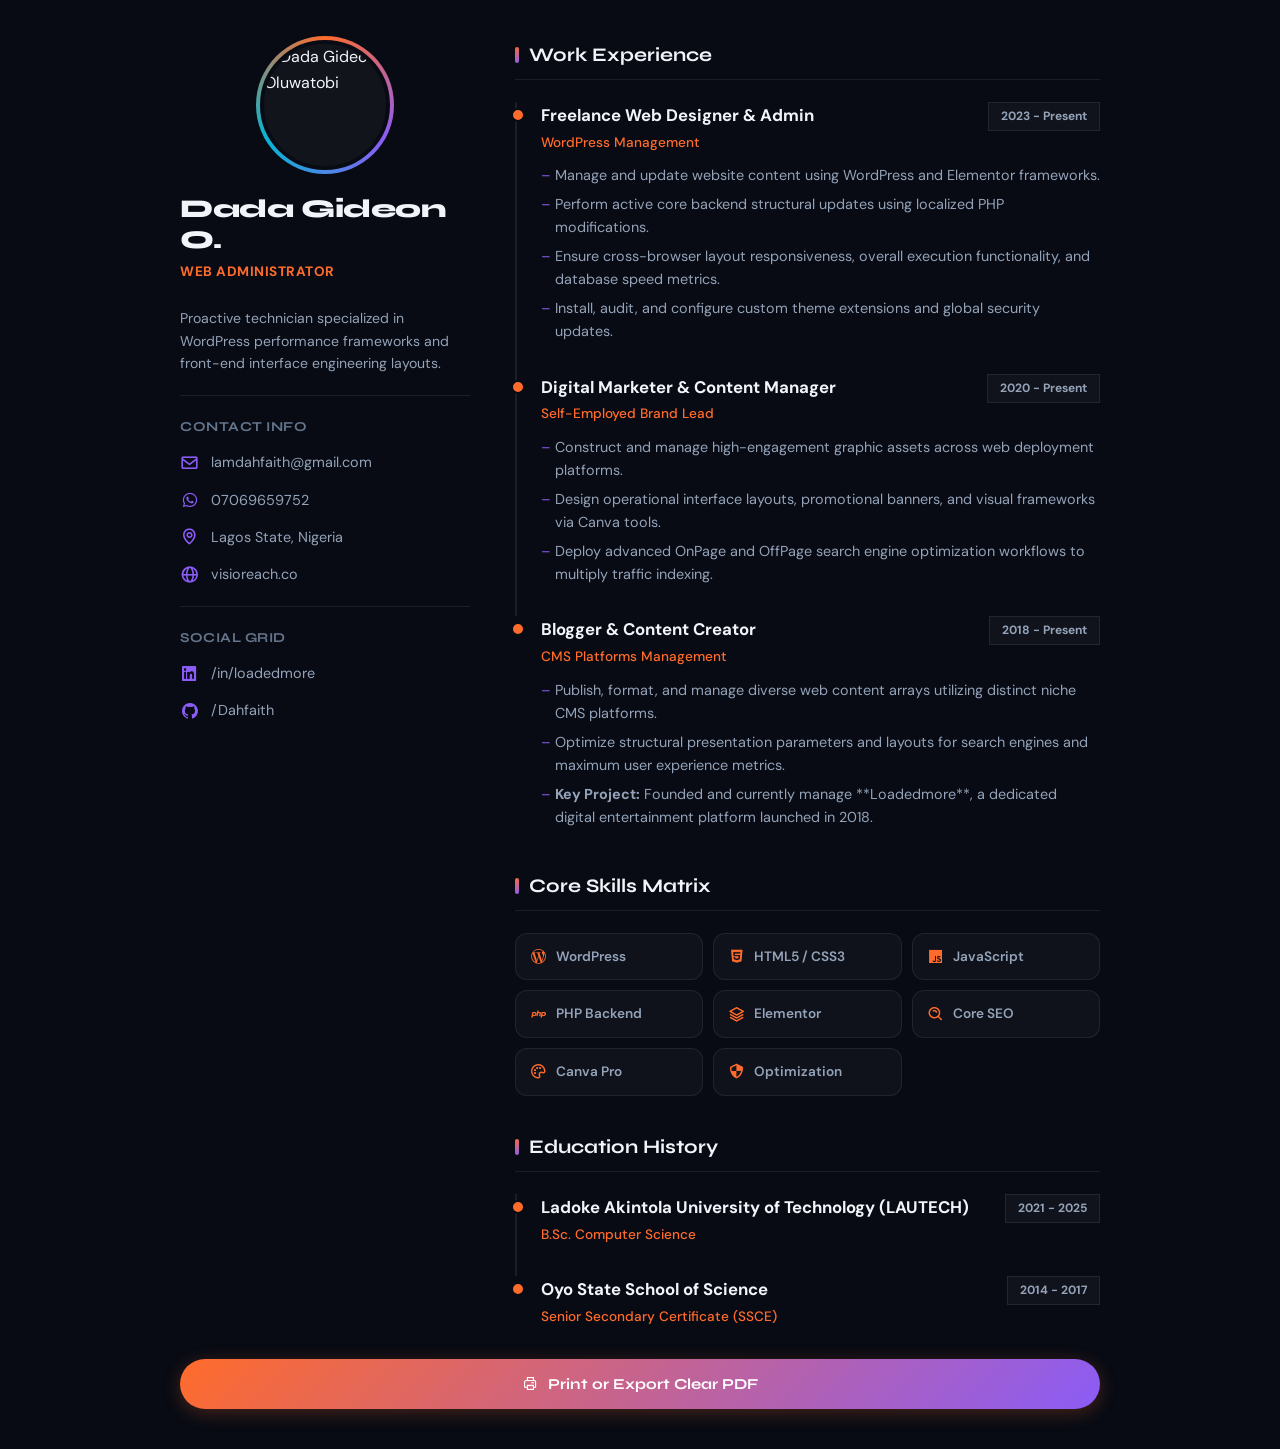
==== resume.html @ 001a60ea "Add files via upload Add premium styled resume" ====
<!DOCTYPE html>
<html lang="en">
<head>
  <meta charset="UTF-8" />
  <meta name="viewport" content="width=device-width, initial-scale=1.0" />
  <title>Dada Gideon Oluwatobi | Professional Resume</title>

  <link rel="preconnect" href="https://fonts.googleapis.com" />
  <link rel="preconnect" href="https://fonts.gstatic.com" crossorigin />
  <link href="https://fonts.googleapis.com/css2?family=Syne:wght@700;800&family=DM+Sans:wght@400;500;700&display=swap" rel="stylesheet" />
  <link href="https://unpkg.com/boxicons@2.1.4/css/boxicons.min.css" rel="stylesheet" />

  <style>
    /* ── System Variables & Brand Token Mapping ── */
    :root {
      --orange: #FF6B2B;
      --purple: #8B5CF6;
      --cyan: #06B6D4;
      --bg-dark: #080B14;
      --bg-card: rgba(255, 255, 255, 0.03);
      --border: rgba(255, 255, 255, 0.08);
      --text-primary: #F1F5F9;
      --text-secondary: #94A3B8;
      --text-muted: #64748B;
      --grad: linear-gradient(135deg, var(--orange), var(--purple));
      --r-md: 12px;
      --r-lg: 20px;
    }

    * { 
      margin: 0; 
      padding: 0; 
      box-sizing: border-box; 
      list-style: none; 
      text-decoration: none; 
    }

    body { 
      background: var(--bg-dark); 
      color: var(--text-primary); 
      font-family: 'DM Sans', sans-serif; 
      line-height: 1.6;
      padding: 40px 0;
      -webkit-font-smoothing: antialiased;
    }

    /* ── Clean Multi-Column Layout Frame ── */
    .resume-wrapper {
      max-width: 960px;
      margin: 0 auto;
      padding: 0 20px;
      display: grid;
      grid-template-columns: 1fr;
      gap: 35px;
    }

    @media (min-width: 768px) {
      .resume-wrapper {
        grid-template-columns: 290px 1fr;
        gap: 45px;
      }
    }

    /* ═══════════════════════════════════════════
       LEFT NAVIGATION BAR (Sidebar)
    ═══════════════════════════════════════════ */
    .avatar-container {
      position: relative;
      width: 130px;
      height: 130px;
      margin: 0 auto 24px;
    }

    .avatar-glow-ring {
      position: absolute;
      inset: -4px;
      border-radius: 50%;
      background: conic-gradient(from 0deg, var(--orange), var(--purple), var(--cyan), var(--orange));
      animation: rotateRing 9s linear infinite;
      z-index: 1;
    }

    .avatar-frame {
      position: relative;
      width: 100%;
      height: 100%;
      border-radius: 50%;
      overflow: hidden;
      border: 4px solid var(--bg-dark);
      background: #12141c;
      z-index: 2;
    }

    .avatar-frame img {
      width: 100%;
      height: 100%;
      object-fit: cover;
    }

    @keyframes rotateRing {
      from { transform: rotate(0deg); }
      to { transform: rotate(360deg); }
    }

    .profile-name {
      font-family: 'Syne', sans-serif;
      font-size: 1.6rem;
      font-weight: 800;
      line-height: 1.2;
      margin-bottom: 6px;
      letter-spacing: -0.4px;
    }

    .profile-role {
      color: var(--orange);
      font-size: 0.85rem;
      font-weight: 700;
      text-transform: uppercase;
      letter-spacing: 0.5px;
      margin-bottom: 24px;
    }

    .sidebar-section {
      border-top: 1px solid var(--border);
      padding-top: 20px;
      margin-top: 20px;
    }

    .sidebar-heading {
      font-family: 'Syne', sans-serif;
      font-size: 0.85rem;
      font-weight: 700;
      text-transform: uppercase;
      color: var(--text-muted);
      margin-bottom: 14px;
      letter-spacing: 0.5px;
    }

    .directory-list li {
      display: flex;
      align-items: center;
      gap: 12px;
      font-size: 0.9rem;
      color: var(--text-secondary);
      margin-bottom: 14px;
    }

    .directory-list i {
      font-size: 1.2rem;
      color: var(--purple);
    }

    .directory-list a {
      color: inherit;
      transition: color 0.2s ease;
    }

    .directory-list a:hover {
      color: var(--orange);
    }

    /* ═══════════════════════════════════════════
       RIGHT CONTENT PANEL (Timelines & Blocks)
    ═══════════════════════════════════════════ */
    .content-panel {
      display: flex;
      flex-direction: column;
      gap: 36px;
    }

    .panel-block h3 {
      font-family: 'Syne', sans-serif;
      font-size: 1.2rem;
      font-weight: 700;
      color: var(--text-primary);
      margin-bottom: 22px;
      padding-bottom: 8px;
      border-bottom: 1px solid var(--border);
      display: flex;
      align-items: center;
      gap: 10px;
    }

    .panel-block h3::before {
      content: '';
      width: 4px;
      height: 16px;
      background: var(--grad);
      border-radius: 2px;
    }

    /* Professional Chronicle Timeline Structure */
    .timeline-element {
      position: relative;
      padding-left: 24px;
      border-left: 2px solid var(--border);
      padding-bottom: 24px;
    }

    .timeline-element:last-child {
      border-left: 2px solid transparent;
      padding-bottom: 0;
    }

    .timeline-element::before {
      content: '';
      position: absolute;
      left: -6px;
      top: 6px;
      width: 10px;
      height: 10px;
      border-radius: 50%;
      background: var(--orange);
      border: 2px solid var(--bg-dark);
    }

    .element-header {
      display: flex;
      justify-content: space-between;
      align-items: flex-start;
      margin-bottom: 6px;
      gap: 12px;
    }

    .element-title-group h4 {
      font-size: 1.05rem;
      font-weight: 700;
    }

    .element-title-group span {
      font-size: 0.85rem;
      color: var(--orange);
      font-weight: 500;
    }

    .span-badge {
      font-size: 0.75rem;
      font-weight: 700;
      color: var(--text-secondary);
      background: var(--bg-card);
      padding: 4px 12px;
      border-radius: var(--r-pill);
      border: 1px solid var(--border);
      white-space: nowrap;
    }

    .element-bullets {
      margin-top: 10px;
    }

    .element-bullets li {
      font-size: 0.9rem;
      color: var(--text-secondary);
      margin-bottom: 6px;
      position: relative;
      padding-left: 14px;
    }

    .element-bullets li::before {
      content: '–';
      position: absolute;
      left: 0;
      color: var(--purple);
    }

    /* Core Skills Premium Responsive Grid */
    .skills-responsive-grid {
      display: grid;
      grid-template-columns: repeat(2, 1fr);
      gap: 10px;
    }

    @media (min-width: 480px) {
      .skills-responsive-grid {
        grid-template-columns: repeat(3, 1fr);
      }
    }

    .skill-card-item {
      background: var(--bg-card);
      border: 1px solid var(--border);
      padding: 12px 14px;
      border-radius: var(--r-md);
      font-size: 0.85rem;
      color: var(--text-secondary);
      font-weight: 600;
      display: flex;
      align-items: center;
      gap: 8px;
    }

    .skill-card-item i {
      font-size: 1.1rem;
      color: var(--orange);
    }

    /* ── Bottom Trigger Systems ── */
    .export-container {
      max-width: 960px;
      margin: 24px auto 0;
      padding: 0 20px;
    }

    .btn-trigger {
      width: 100%;
      padding: 16px;
      background: var(--grad);
      color: #ffffff;
      border: none;
      border-radius: 50px;
      font-family: 'Syne', sans-serif;
      font-weight: 700;
      font-size: 0.95rem;
      cursor: pointer;
      display: flex;
      align-items: center;
      justify-content: center;
      gap: 10px;
      box-shadow: 0 4px 18px rgba(255, 107, 43, 0.25);
    }

    /* ── High-Fidelity Print Engine Translation (Fixed for A4 / Page Breaks) ── */
    @media print {
      @page {
        size: A4;
        margin: 15mm;
      }
      body { 
        background: #ffffff !important; 
        color: #0f172a !important; 
        padding: 0; 
      }
      .resume-wrapper { 
        max-width: 100%; 
        padding: 0; 
        grid-template-columns: 210px 1fr !important; 
        gap: 35px; 
      }
      .avatar-container { display: none !important; }
      .panel-block h3::before { background: #FF6B2B !important; }
      .panel-block h3, .element-title-group h4 { 
        color: #0f172a !important; 
        border-bottom: 1px solid #cbd5e1 !important; 
      }
      .element-title-group span, .span-badge, .directory-list i, .skill-card-item i { 
        color: #FF6B2B !important; 
      }
      .body-desc, .element-bullets li, .directory-list li, .skill-card-item { 
        color: #334155 !important; 
      }
      .span-badge, .skill-card-item { 
        background: #f1f5f9 !important; 
        border: 1px solid #cbd5e1 !important; 
      }
      .export-container { display: none !important; }
      .panel-block {
        page-break-inside: avoid;
        break-inside: avoid;
      }
    }
  </style>
</head>
<body>

  <div class="resume-wrapper">
    
    <aside class="sidebar">
      <div class="avatar-container">
        <div class="avatar-glow-ring"></div>
        <div class="avatar-frame">
          <img src="https://loadedmoremp3.com.ng/wp-content/uploads/2026/05/myself.jpg" alt="Dada Gideon Oluwatobi" />
        </div>
      </div>

      <h1 class="profile-name">Dada Gideon O.</h1>
      <div class="profile-role">Web Administrator</div>

      <p class="body-desc" style="font-size: 0.88rem; color: var(--text-secondary);">
        Proactive technician specialized in WordPress performance frameworks and front-end interface engineering layouts.
      </p>

      <div class="sidebar-section">
        <div class="sidebar-heading">Contact Info</div>
        <ul class="directory-list">
          <li><i class='bx bx-envelope'></i> <a href="mailto:lamdahfaith@gmail.com">lamdahfaith@gmail.com</a></li>
          <li><i class='bx bxl-whatsapp'></i> <a href="https://wa.me/2347069659752" target="_blank">07069659752</a></li>
          <li><i class='bx bx-map'></i> Lagos State, Nigeria</li>
          <li><i class='bx bx-globe'></i> <a href="https://visioreach.co" target="_blank">visioreach.co</a></li>
        </ul>
      </div>

      <div class="sidebar-section">
        <div class="sidebar-heading">Social Grid</div>
        <ul class="directory-list">
          <li><i class='bx bxl-linkedin-square'></i> <a href="https://linkedin.com/in/loadedmore" target="_blank">/in/loadedmore</a></li>
          <li><i class='bx bxl-github'></i> <a href="https://github.com/Dahfaith" target="_blank">/Dahfaith</a></li>
        </ul>
      </div>
    </aside>

    <main class="content-panel">
      
      <section class="panel-block">
        <h3>Work Experience</h3>
        
        <div class="timeline-element">
          <div class="element-header">
            <div class="element-title-group">
              <h4>Freelance Web Designer &amp; Admin</h4>
              <span>WordPress Management</span>
            </div>
            <span class="span-badge">2023 - Present</span>
          </div>
          <ul class="element-bullets">
            <li>Manage and update website content using WordPress and Elementor frameworks.</li>
            <li>Perform active core backend structural updates using localized PHP modifications.</li>
            <li>Ensure cross-browser layout responsiveness, overall execution functionality, and database speed metrics.</li>
            <li>Install, audit, and configure custom theme extensions and global security updates.</li>
          </ul>
        </div>

        <div class="timeline-element">
          <div class="element-header">
            <div class="element-title-group">
              <h4>Digital Marketer &amp; Content Manager</h4>
              <span>Self-Employed Brand Lead</span>
            </div>
            <span class="span-badge">2020 - Present</span>
          </div>
          <ul class="element-bullets">
            <li>Construct and manage high-engagement graphic assets across web deployment platforms.</li>
            <li>Design operational interface layouts, promotional banners, and visual frameworks via Canva tools.</li>
            <li>Deploy advanced OnPage and OffPage search engine optimization workflows to multiply traffic indexing.</li>
          </ul>
        </div>

        <div class="timeline-element">
          <div class="element-header">
            <div class="element-title-group">
              <h4>Blogger &amp; Content Creator</h4>
              <span>CMS Platforms Management</span>
            </div>
            <span class="span-badge">2018 - Present</span>
          </div>
          <ul class="element-bullets">
            <li>Publish, format, and manage diverse web content arrays utilizing distinct niche CMS platforms.</li>
            <li>Optimize structural presentation parameters and layouts for search engines and maximum user experience metrics.</li>
            <li><strong>Key Project:</strong> Founded and currently manage **Loadedmore**, a dedicated digital entertainment platform launched in 2018.</li>
          </ul>
        </div>
      </section>

      <section class="panel-block">
        <h3>Core Skills Matrix</h3>
        <div class="skills-responsive-grid">
          <div class="skill-card-item"><i class='bx bxl-wordpress'></i> WordPress</div>
          <div class="skill-card-item"><i class='bx bxl-html5'></i> HTML5 / CSS3</div>
          <div class="skill-card-item"><i class='bx bxl-javascript'></i> JavaScript</div>
          <div class="skill-card-item"><i class='bx bxl-php'></i> PHP Backend</div>
          <div class="skill-card-item"><i class='bx bx-layer'></i> Elementor</div>
          <div class="skill-card-item"><i class='bx bx-search-alt'></i> Core SEO</div>
          <div class="skill-card-item"><i class='bx bx-palette'></i> Canva Pro</div>
          <div class="skill-card-item"><i class='bx bx-shield-quarter'></i> Optimization</div>
        </div>
      </section>

      <section class="panel-block">
        <h3>Education History</h3>
        
        <div class="timeline-element">
          <div class="element-header">
            <div class="element-title-group">
              <h4>Ladoke Akintola University of Technology (LAUTECH)</h4>
              <span>B.Sc. Computer Science</span>
            </div>
            <span class="span-badge">2021 - 2025</span>
          </div>
        </div>

        <div class="timeline-element">
          <div class="element-header">
            <div class="element-title-group">
              <h4>Oyo State School of Science</h4>
              <span>Senior Secondary Certificate (SSCE)</span>
            </div>
            <span class="span-badge">2014 - 2017</span>
          </div>
        </div>
      </section>

    </main>
  </div>

  <div class="export-container">
    <button class="btn-trigger" onclick="window.print()"><i class='bx bx-printer'></i> Print or Export Clear PDF</button>
  </div>

</body>
</html>
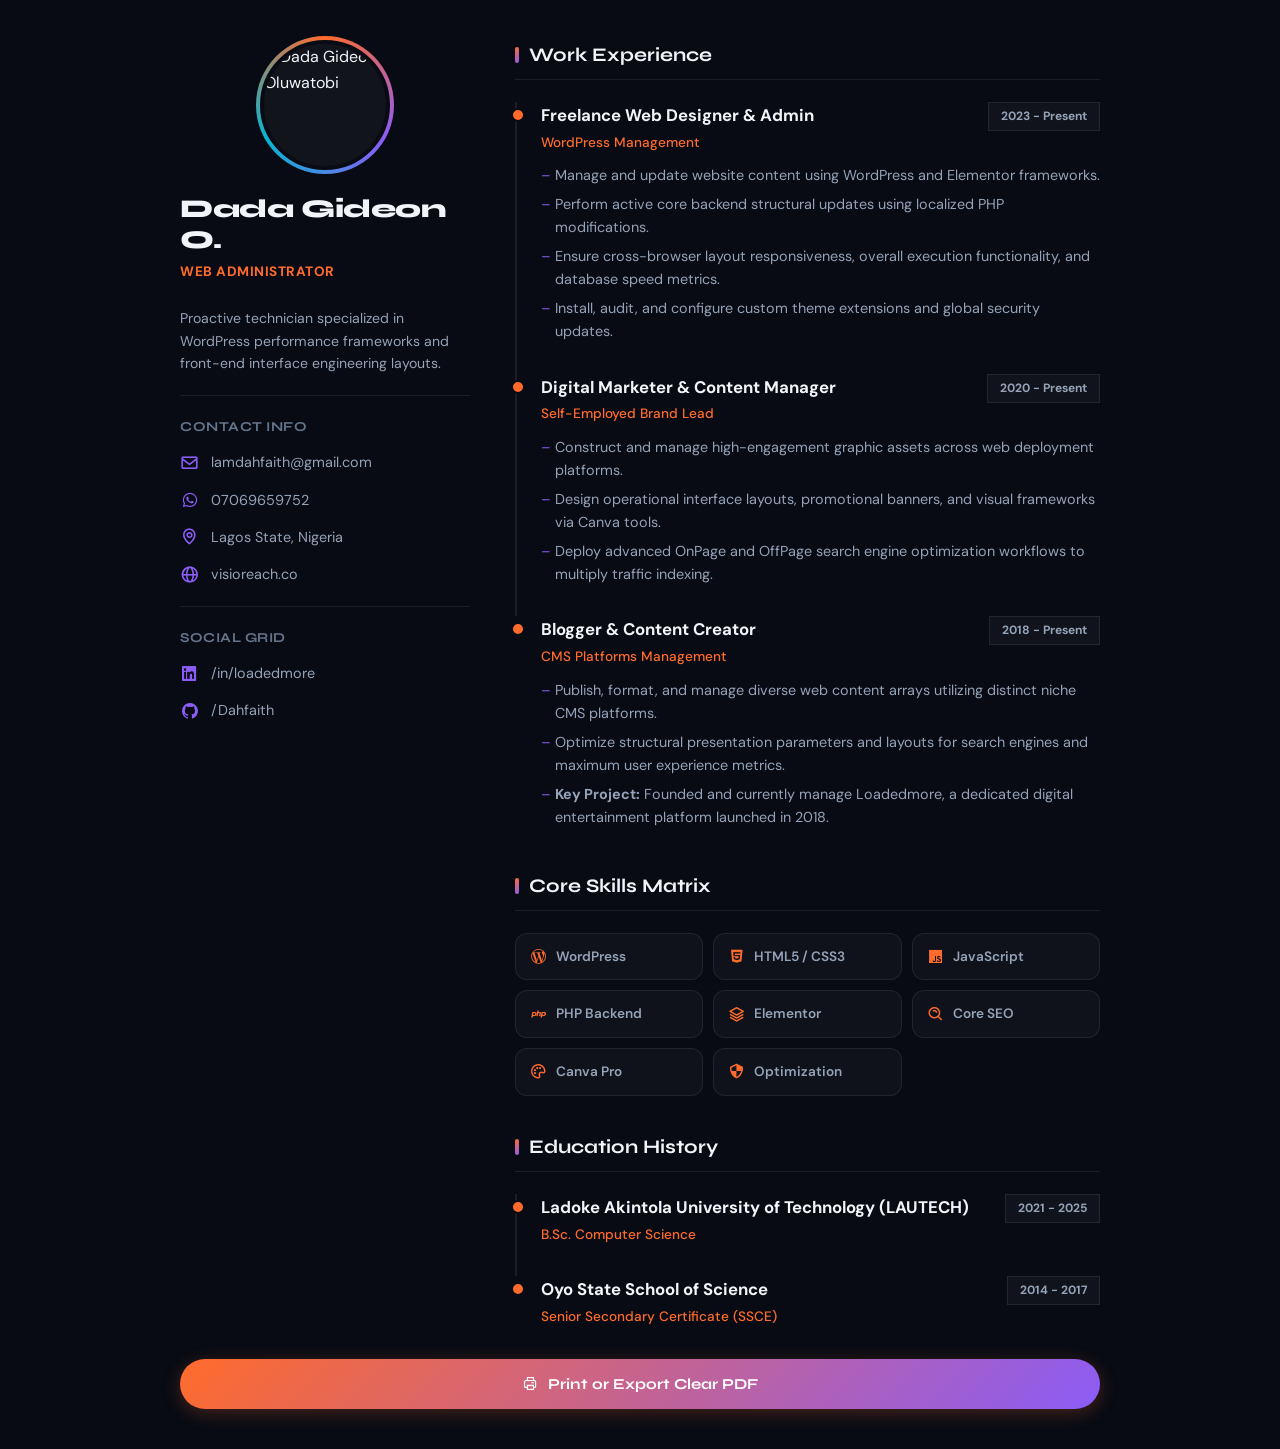
==== commit 09c0ea45: "resume.html" ====
--- a/resume.html
+++ b/resume.html
@@ -319,7 +319,7 @@
       box-shadow: 0 4px 18px rgba(255, 107, 43, 0.25);
     }
 
-    /* ── High-Fidelity Print Engine Translation (Fixed for A4 / Page Breaks) ── */
+    /* ── High-Fidelity Print Engine Translation (Fixed for Image Display, A4, & Page Breaks) ── */
     @media print {
       @page {
         size: A4;
@@ -336,7 +336,21 @@
         grid-template-columns: 210px 1fr !important; 
         gap: 35px; 
       }
-      .avatar-container { display: none !important; }
+      
+      /* FIXED: Profile image container is explicitly allowed and styled for printing */
+      .avatar-container { 
+        display: block !important; 
+        width: 100px !important;
+        height: 100px !important;
+        margin-bottom: 15px !important;
+      }
+      .avatar-glow-ring { 
+        display: none !important; /* Disables raw web backgrounds on the outer ring for printing */
+      }
+      .avatar-frame {
+        border: 2px solid #cbd5e1 !important;
+      }
+
       .panel-block h3::before { background: #FF6B2B !important; }
       .panel-block h3, .element-title-group h4 { 
         color: #0f172a !important; 
@@ -353,6 +367,7 @@
         border: 1px solid #cbd5e1 !important; 
       }
       .export-container { display: none !important; }
+      
       .panel-block {
         page-break-inside: avoid;
         break-inside: avoid;
@@ -361,6 +376,12 @@
   </style>
 </head>
 <body>
+
+  <div class="hero-bg">
+    <div class="orb orb-1"></div>
+    <div class="orb orb-2"></div>
+    <div class="grid-lines"></div>
+  </div>
 
   <div class="resume-wrapper">
     
@@ -445,7 +466,7 @@
           <ul class="element-bullets">
             <li>Publish, format, and manage diverse web content arrays utilizing distinct niche CMS platforms.</li>
             <li>Optimize structural presentation parameters and layouts for search engines and maximum user experience metrics.</li>
-            <li><strong>Key Project:</strong> Founded and currently manage **Loadedmore**, a dedicated digital entertainment platform launched in 2018.</li>
+            <li><strong>Key Project:</strong> Founded and currently manage Loadedmore, a dedicated digital entertainment platform launched in 2018.</li>
           </ul>
         </div>
       </section>
